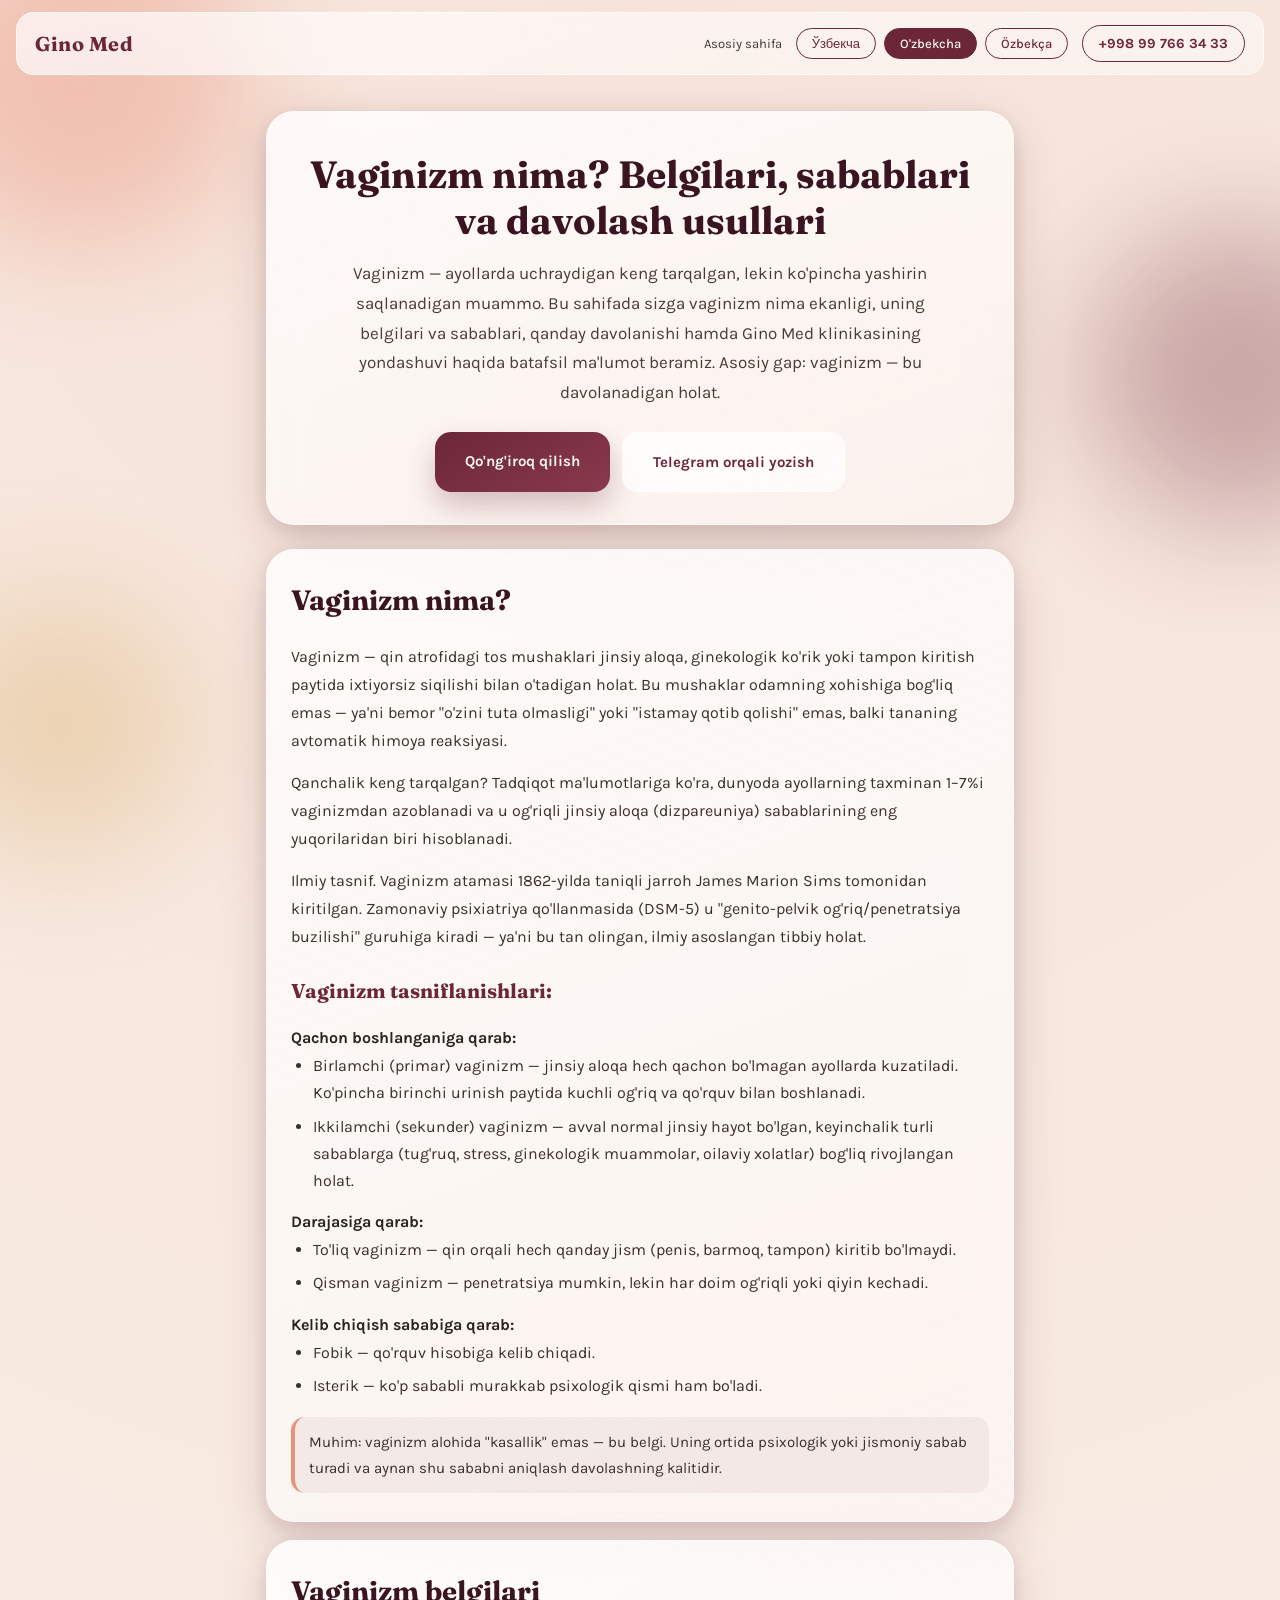
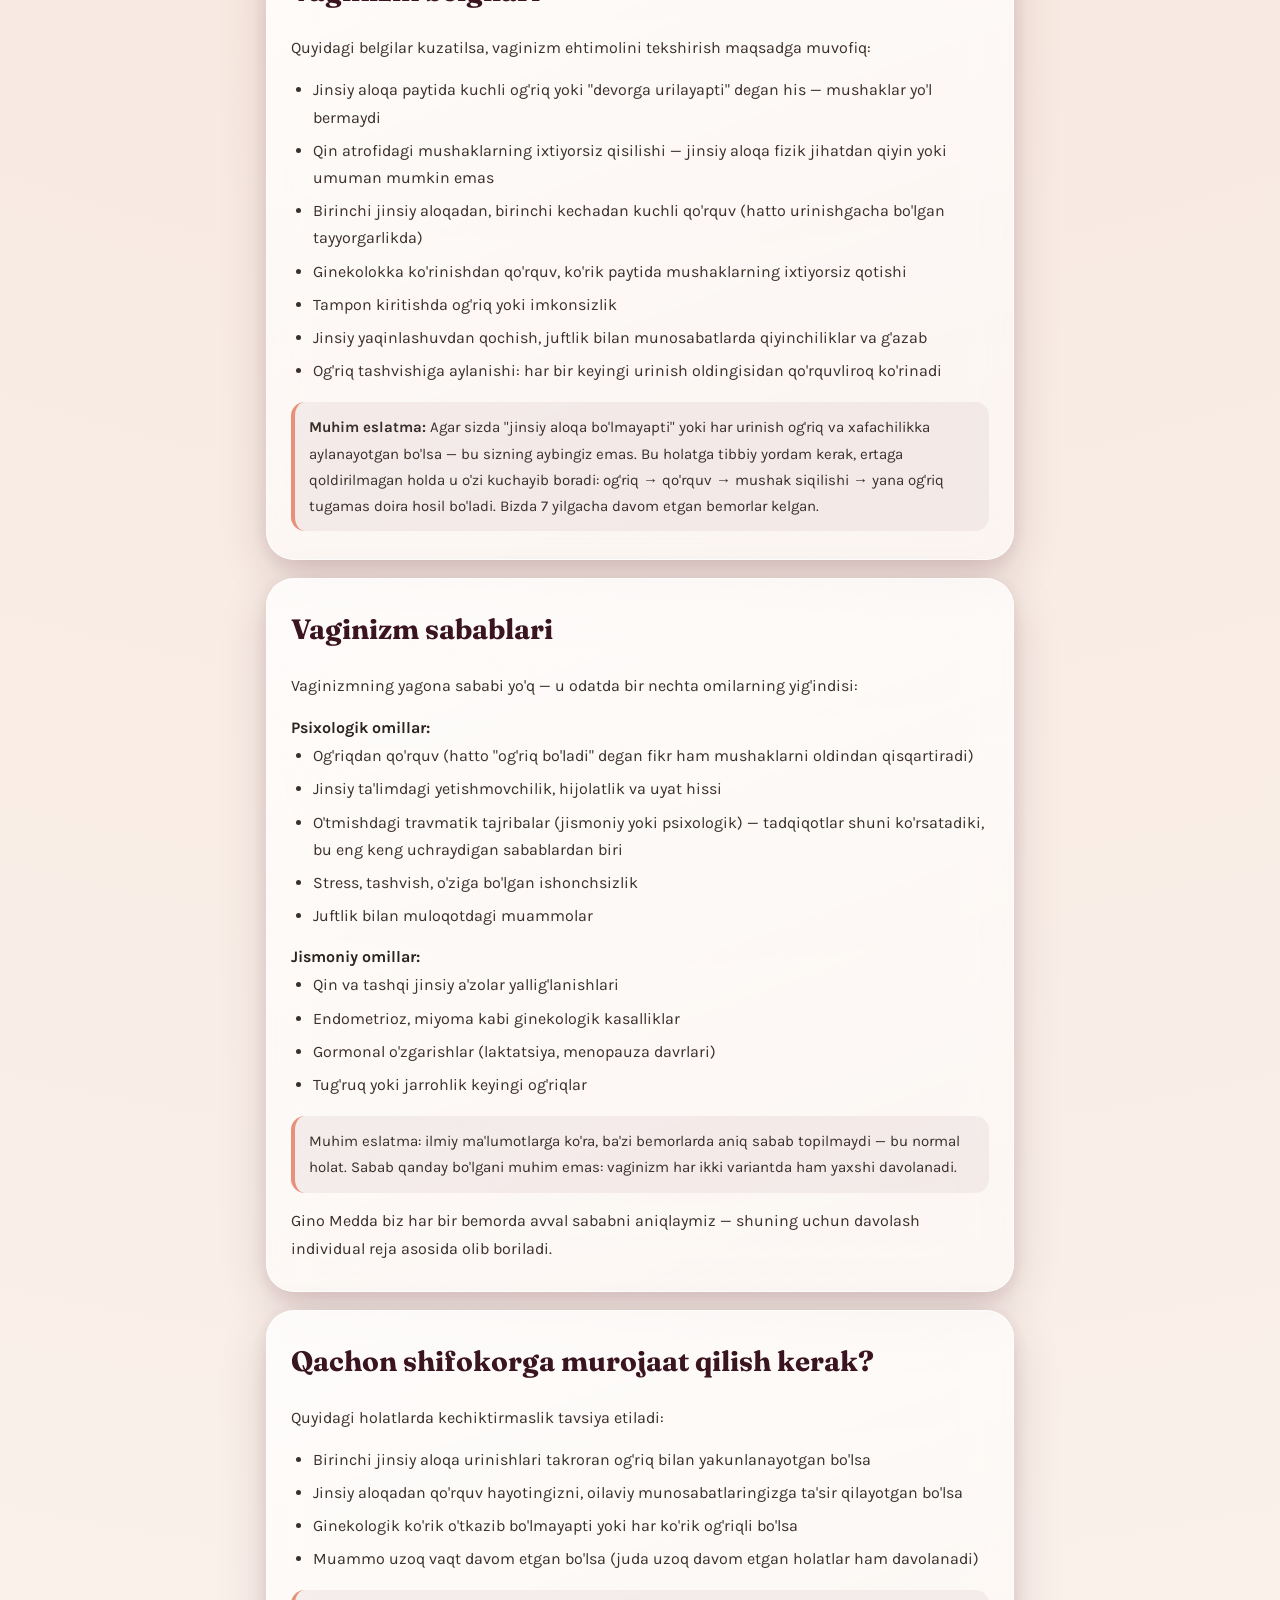
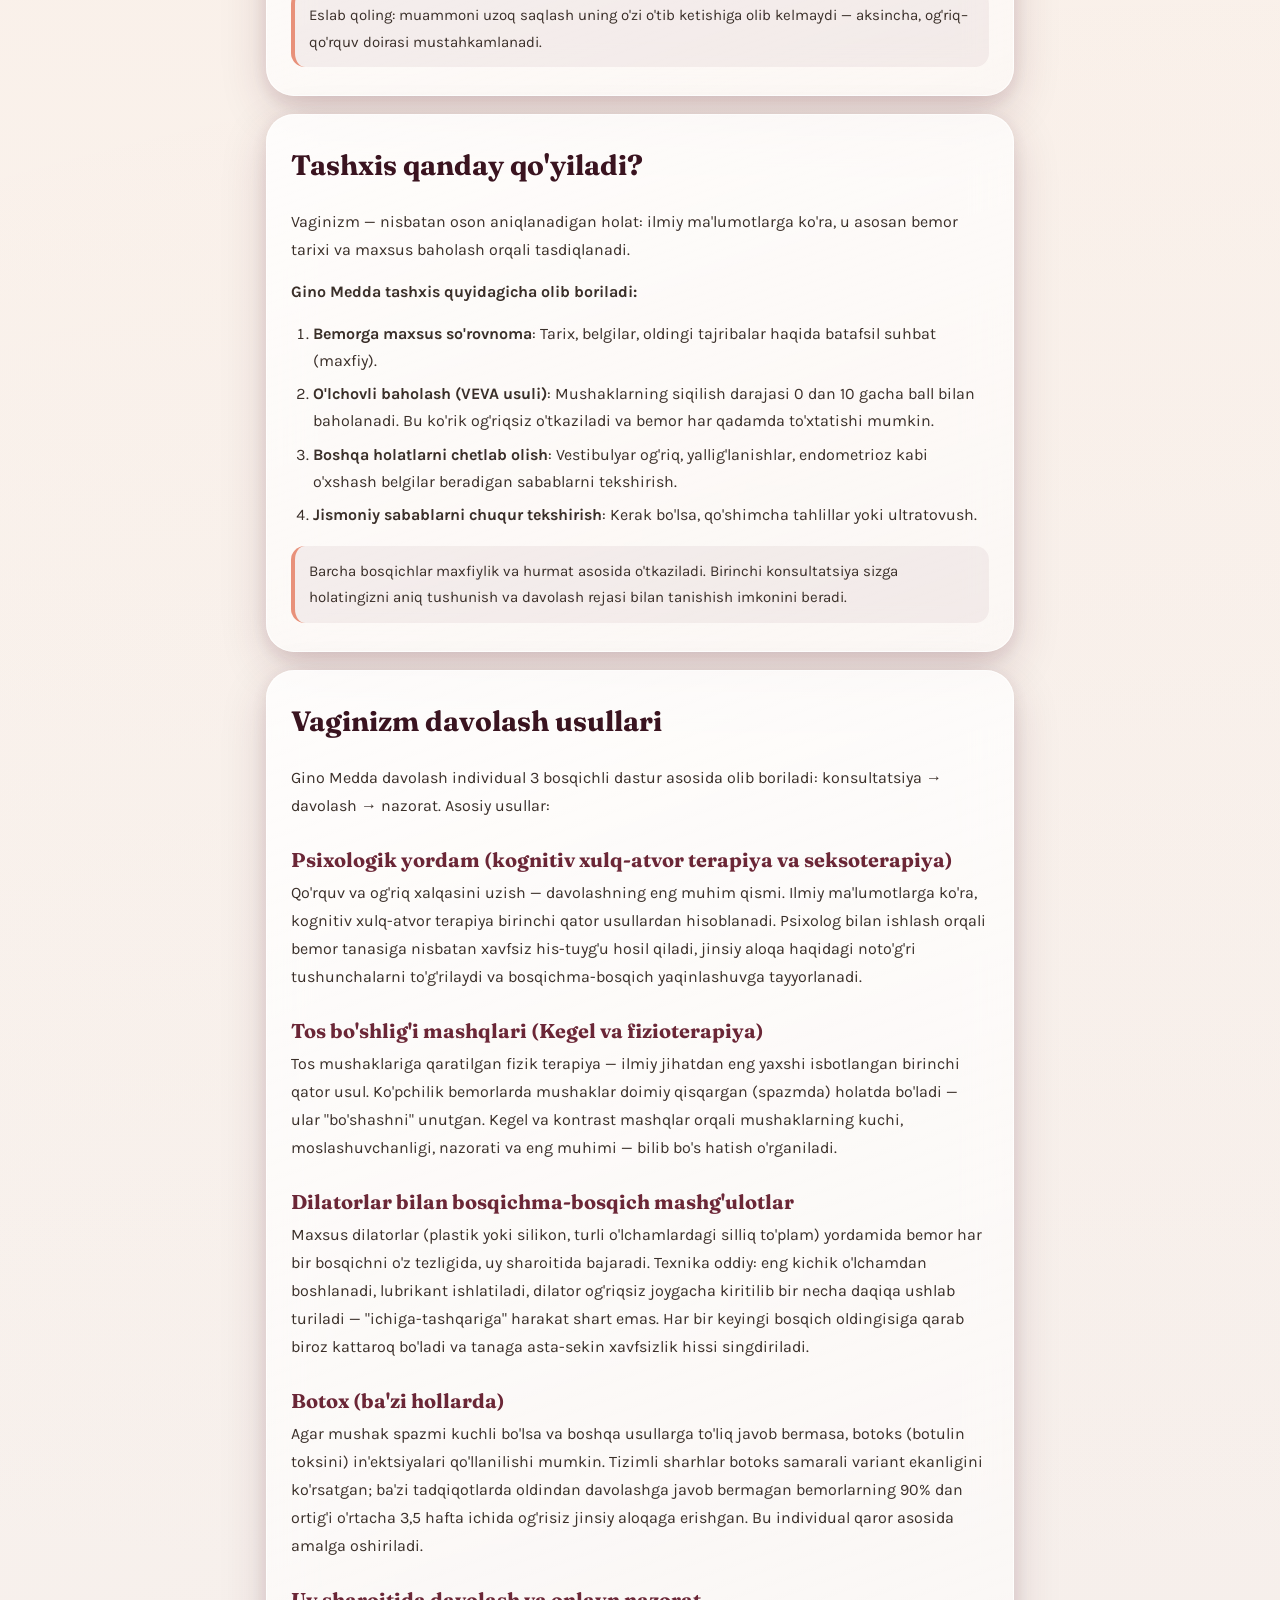
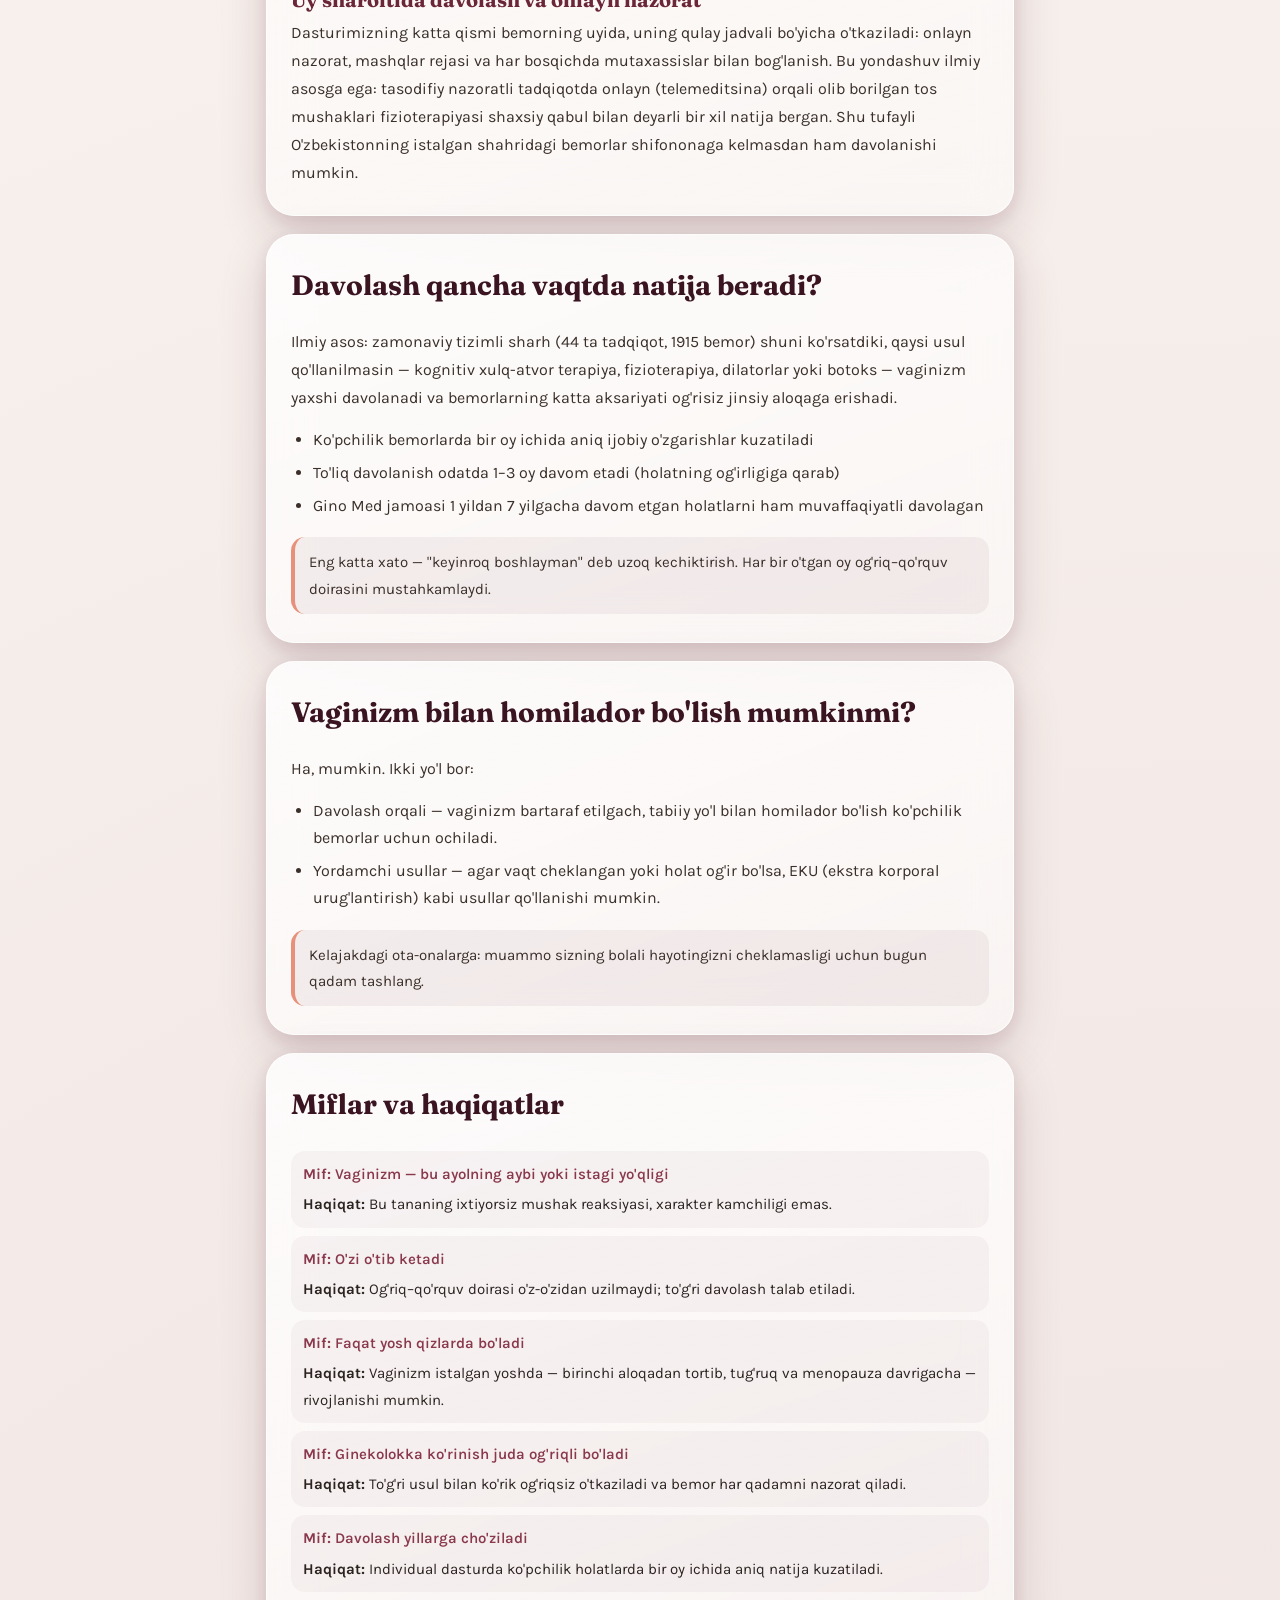
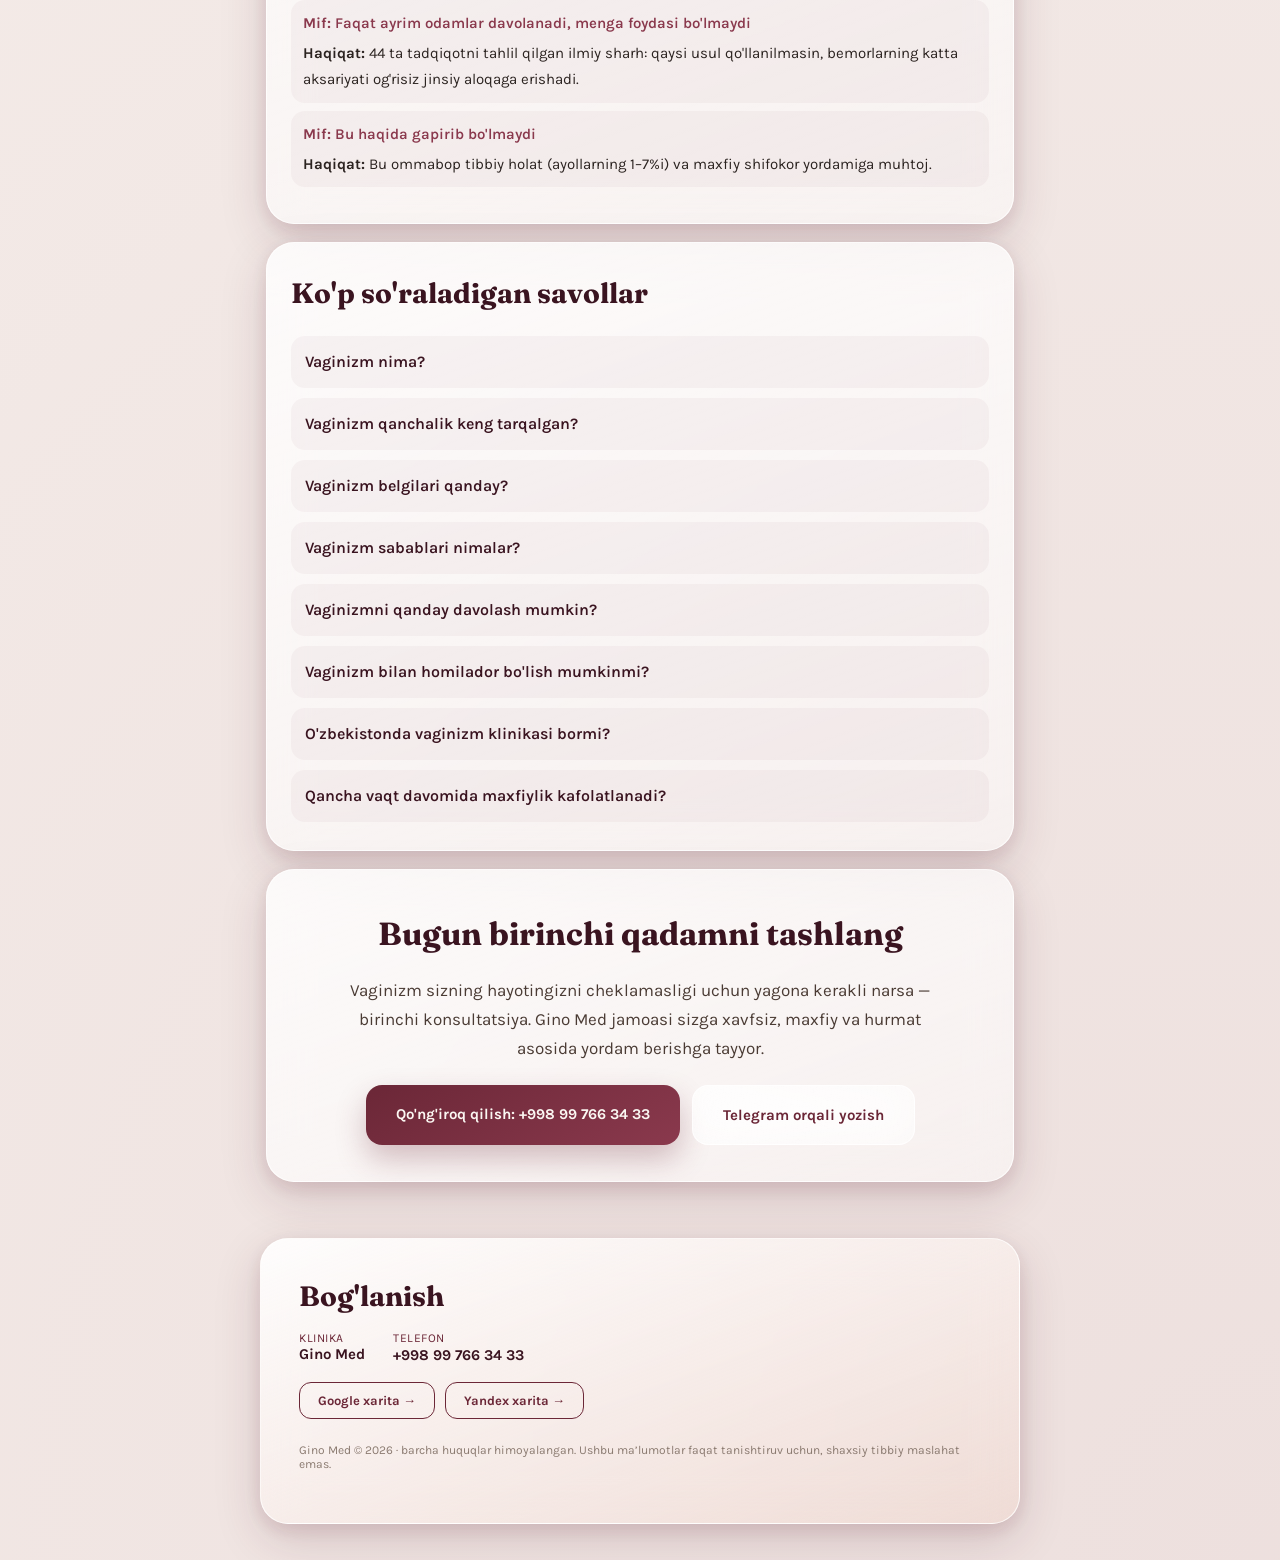
==== vaginizm.html @ 02a25720 "Add vaginizm.html article page, i18n (lat/cyr/lat26), nav links, fix JS syntax" ====
<!doctype html>
<html lang="uz">
<head>
  <meta charset="utf-8">
  <meta name="viewport" content="width=device-width, initial-scale=1">

  <!-- SEO -->
  <title>Vaginizm nima? Belgilari, sabablari va davolash — Gino Med</title>
  <meta name="description" content="Vaginizm belgilari, sabablari va davolash usullari haqida batafsil. Kegel mashqlari, dilatorlar, botoks, onlayn konsultatsiya. Gino Med klinikasi, Toshkent.">

  <!-- Canonical -->
  <link rel="canonical" href="https://vaginizm.uz/vaginizm.html">

  <!-- Open Graph -->
  <meta property="og:type" content="article">
  <meta property="og:title" content="Vaginizm nima? Belgilari, sabablari va davolash — Gino Med">
  <meta property="og:description" content="Vaginizm haqida batafsil ma'lumot: belgilari, sabablari, davolash usullari. Gino Med klinikasi, Toshkent.">
  <meta property="og:image" content="https://vaginizm.uz/icons/hero.png">
  <meta property="og:locale" content="uz_UZ">

  <!-- Fonts -->
  <link rel="preconnect" href="https://fonts.googleapis.com">
  <link href="https://fonts.googleapis.com/css2?family=Fraunces:wght@400;600;700&family=Karla:wght@400;500;700&display=swap" rel="stylesheet">

  <!-- Favicon & App Icons -->
  <link rel="apple-touch-icon" sizes="180x180" href="icons/apple-touch-icon.png">
  <link rel="icon" type="image/png" sizes="32x32" href="icons/favicon-32x32.png">
  <link rel="icon" type="image/png" sizes="16x16" href="icons/favicon-16x16.png">

  <!-- Styles -->
  <link rel="stylesheet" href="css/styles.css">
  <link rel="stylesheet" href="css/vaginizm-article.css">

  <!-- Schema: MedicalWebPage -->
  <script type="application/ld+json">
  {
    "@context": "https://schema.org",
    "@type": "MedicalWebPage",
    "name": "Vaginizm nima? Belgilari, sabablari va davolash usullari",
    "description": "Vaginizm haqida batafsil ma'lumot: belgilari, sabablari, tashxisi, davolash usullari. Gino Med klinikasi.",
    "url": "https://vaginizm.uz/vaginizm.html",
    "medicalSpecialty": "Gynecologic"
  }
  </script>

  <!-- Schema: FAQPage -->
  <script type="application/ld+json">
  {
    "@context": "https://schema.org",
    "@type": "FAQPage",
    "mainEntity": [
      {"@type":"Question","name":"Vaginizm nima?","acceptedAnswer":{"@type":"Answer","text":"Qin atrofidagi mushaklarning jinsiy aloqa yoki ginekologik ko'rik paytida ixtiyorsiz siqilishi bilan o'tadigan holat."}},
      {"@type":"Question","name":"Vaginizm qanchalik keng tarqalgan?","acceptedAnswer":{"@type":"Answer","text":"Tadqiqot ma'lumotlariga ko'ra, ayollarning taxminan 1–7% i ushbu muammodan azoblanadi."}},
      {"@type":"Question","name":"Vaginizm belgilari qanday?","acceptedAnswer":{"@type":"Answer","text":"Jinsiy aloqada og'riq, birinchi kechadan qo'rquv, tampon kiritishda imkonsizlik, ginekolog ko'rinishidan qo'rquv va mushaklarning ixtiyorsiz qotishi."}},
      {"@type":"Question","name":"Vaginizm sabablari nimalar?","acceptedAnswer":{"@type":"Answer","text":"Psixologik (qo'rquv, stress, travma) va jismoniy (yallig'lanishlar, endometrioz, gormonal o'zgarishlar) omillar."}},
      {"@type":"Question","name":"Vaginizmni qanday davolash mumkin?","acceptedAnswer":{"@type":"Answer","text":"Individual dastur orqali: psixologik yordam, Kegel va dilator mashqlari, kerak bo'lsa botoks, uy sharoitida onlayn nazorat."}},
      {"@type":"Question","name":"Vaginizm bilan homilador bo'lish mumkinmi?","acceptedAnswer":{"@type":"Answer","text":"Ha. Davolashdan so'ng tabiiy yo'l ochiladi; ba'zi hollarda EKU (IVF) usullari qo'llaniladi."}},
      {"@type":"Question","name":"O'zbekistonda vaginizm klinikasi bormi?","acceptedAnswer":{"@type":"Answer","text":"Ha, Gino Med — O'zbekistondagi vaginizm bo'yicha ixtisoslashgan ginekologiya klinikasi."}},
      {"@type":"Question","name":"Qancha vaqt davomida maxfiylik kafolatlanadi?","acceptedAnswer":{"@type":"Answer","text":"Maxfiylik — bizning asosiy tamoyilimiz. Barcha ma'lumotlar faqat bemor bilan ishlash uchun ishlatiladi."}}
    ]
  }
  </script>
</head>
<body>

  <!-- Background blobs -->
  <div class="blob b1"></div>
  <div class="blob b2"></div>
  <div class="blob b3"></div>

  <div class="page">

    <!-- HEADER (same as index) -->
    <header class="glass-chip header" id="site-header">
      <div class="header-top-row">
        <a href="/" class="logo">Gino Med</a>
        <a href="index.html" class="header-link desktop-only" data-i18n="navHome">Asosiy sahifa</a>
        <div class="header-right desktop-only" id="lang-switcher"></div>
        <button class="menu-btn mobile-only" id="mobile-menu-btn" aria-label="Menyu">
          <span></span><span></span><span></span>
        </button>
      </div>

      <!-- Mobile menu -->
      <div id="mobile-menu">
        <div id="mobile-lang-switcher"></div>
        <a href="index.html" class="header-link mobile-only" data-i18n="navHome">Asosiy sahifa</a>
        <a href="tel:+998997663433" class="btn btn-solid mobile-phone-link">+998 99 766 34 33</a>
      </div>
    </header>

    <!-- ARTICLE CONTENT (to be filled in next step) -->
    <main id="article-main">
      <!-- Content will be injected here via JS from i18n dictionary -->
    </main>

    <!-- FOOTER (same as index) -->
    <footer class="footer">
      <div class="glass fade d4 wrap">
        <h3 data-i18n="contactTitle">Bog‘lanish</h3>
        <div class="contact-grid">
          <div>
            <div class="label" data-i18n="clinicLabel">Klinika</div>
            <div class="value">Gino Med</div>
          </div>
          <div>
            <div class="label" data-i18n="phoneLabel">Telefon</div>
            <a href="tel:+998997663433" class="value">+998 99 766 34 33</a>
          </div>
        </div>
        <div class="map-links">
          <a href="https://maps.app.goo.gl/FUXiEd91kHBf6kwW9" target="_blank" rel="noopener noreferrer" id="google-link">Google xarita →</a>
          <a href="https://yandex.uz/maps/-/CXE9FCyt" target="_blank" rel="noopener noreferrer" id="yandex-link">Yandex xarita →</a>
        </div>
        <p class="footer-note" id="footer-line">Gino Med © 2026 · barcha huquqlar himoyalangan. Ushbu ma’lumotlar faqat tanishtiruv uchun, shaxsiy tibbiy maslahat emas.</p>
      </div>
    </footer>

  </div>

  <!-- FAB mobile call button -->
  <a href="tel:+998997663433" class="fab-call mobile-only" aria-label="Qo‘ng‘iroq qilish">
    <svg viewBox="0 0 24 24" width="24" height="24" fill="none" stroke="#FBF7F2" stroke-width="2.2" stroke-linecap="round" stroke-linejoin="round">
      <path d="M22 16.92v3a2 2 0 0 1-2.18 2 19.79 19.79 0 0 1-8.63-3.07 19.52 19.52 0 0 1-6-6A19.79 19.79 0 0 1 2.12 4.18 2 2 0 0 1 4.11 2h3a2 2 0 0 1 2 1.72c.13.81.36 1.6.68 2.35a2 2 0 0 1-.45 2.11L8.09 9.42a16 16 0 0 0 6 6l1.24-1.24a2 2 0 0 1 2.11-.45c.75.32 1.54.55 2.35.68A2 2 0 0 1 22 16.92Z"/>
    </svg>
  </a>

  <!-- Scripts: shared main.js + article-specific i18n -->
  <script src="js/main.js"></script>
  <script src="js/vaginizm-i18n.js"></script>
</body>
</html>
---- css/styles.css ----
/* Base */
* { box-sizing: border-box; }
body {
  margin: 0;
  background:
    radial-gradient(circle at top, rgba(242,207,192,.5), transparent 60%),
    radial-gradient(circle at bottom right, rgba(138,57,77,.12), transparent 60%),
    #FBF7F2;
  font-family: 'Karla', sans-serif;
  color: #2B2320;
}
h1, h2, h3 {
  font-family: 'Fraunces', serif;
  margin: 0;
}
a {
  color: inherit;
  text-decoration: none;
}

.header-link {
  font-size: 13px;
  margin-left: 10px;
  opacity: 0.9;
}
button {
  font-family: 'Karla', sans-serif;
  cursor: pointer;
  border: none;
  background: none;
}

/* Utility */
.sr-only {
  position: absolute;
  width: 1px; height: 1px;
  padding: 0; margin: -1px;
  overflow: hidden;
  clip: rect(0,0,0,0);
  white-space: nowrap;
  border: 0;
}
.mobile-only { display: none !important; }
.desktop-only { display: flex !important; align-items: center; gap: 8px; }
.page {
  position: relative;
  z-index: 1;
  display: flex;
  flex-direction: column;
}

/* Animations */
@keyframes fadeUp {
  from { opacity: 0; transform: translateY(26px); }
  to   { opacity: 1; transform: translateY(0); }
}
@keyframes floatA {
  0%   { transform: translate(0,0) scale(1); }
  50%  { transform: translate(30px,-40px) scale(1.06); }
  100% { transform: translate(0,0) scale(1); }
}
@keyframes floatB {
  0%   { transform: translate(0,0) scale(1); }
  50%  { transform: translate(-40px,30px) scale(1.06); }
  100% { transform: translate(0,0) scale(1); }
}
@keyframes floatC {
  0%   { transform: translateY(0) scale(1); }
  50%  { transform: translateY(-24px) scale(1.04); }
  100% { transform: translateY(0) scale(1); }
}

/* Hero content subtle float */
.hero-content {
  animation: floatC 8s ease-in-out infinite;
}

/* Hero title glow on hover (desktop only) */
@media (min-width: 769px) {
  .hero h1:hover {
    text-shadow:
      0 14px 48px rgba(107,39,55,.28),
      0 8px 26px rgba(107,39,55,.2);
  }
}

.fade {
  animation: fadeUp .9s cubic-bezier(.2,.7,.3,1) both;
}
.d1 { animation-delay: .05s; }
.d2 { animation-delay: .2s; }
.d3 { animation-delay: .35s; }
.d4 { animation-delay: .5s; }

/* Blobs (lightweight) */
.blob {
  position: fixed;
  border-radius: 50%;
  filter: blur(60px);
  pointer-events: none;
  z-index: 0;
}
.b1 {
  width: 340px; height: 340px;
  top: -90px; left: -90px;
  background: #E8917A; opacity: .42;
  animation: floatA 18s ease-in-out infinite;
}
.b2 {
  width: 300px; height: 300px;
  top: 25%; right: -110px;
  background: #6B2737; opacity: .32;
  animation: floatB 22s ease-in-out infinite;
}
.b3 {
  width: 260px; height: 260px;
  bottom: 5%; left: -70px;
  background: #D8B26E; opacity: .38;
  animation: floatA 24s ease-in-out infinite reverse;
}

/* Reduced motion */
@media (prefers-reduced-motion: reduce) {
  *, *::before, *::after {
    animation-duration: 0.01ms !important;
    animation-iteration-count: 1 !important;
    transition-duration: 0.01ms !important;
  }
}

/* Glass */
.glass {
  background: linear-gradient(160deg, rgba(255,255,255,.82), rgba(255,255,255,.48));
  backdrop-filter: blur(22px);
  -webkit-backdrop-filter: blur(22px);
  border: 1px solid rgba(255,255,255,.75);
  box-shadow:
    0 16px 48px rgba(74,25,42,.16),
    0 6px 18px rgba(107,39,55,.12);
  border-radius: 28px;
}
.glass-dark {
  background: linear-gradient(160deg, rgba(58,20,32,.74), rgba(58,20,32,.58));
  backdrop-filter: blur(22px);
  -webkit-backdrop-filter: blur(22px);
  border: 1px solid rgba(255,255,255,.14);
  box-shadow:
    0 16px 48px rgba(30,10,18,.3),
    0 6px 18px rgba(107,39,55,.22);
  border-radius: 28px;
}
.glass-chip {
  background: linear-gradient(160deg, rgba(255,255,255,.7), rgba(255,255,255,.45));
  backdrop-filter: blur(18px);
  -webkit-backdrop-filter: blur(18px);
  border: 1px solid rgba(255,255,255,.75);
}

/* Buttons */
.btn {
  transition: transform .28s ease, box-shadow .28s ease, background .28s ease;
  display: inline-block;
}
.btn:hover { transform: translateY(-4px) scale(1.03); }
.btn-solid:hover {
  box-shadow:
    0 18px 36px rgba(107,39,55,.38),
    0 8px 20px rgba(107,39,55,.28);
}
.btn-outline:hover {
  box-shadow:
    0 14px 28px rgba(107,39,55,.18),
    0 6px 16px rgba(107,39,55,.12);
}



/* Header */
.header {
  position: sticky;
  top: 12px;
  z-index: 20;
  margin: 12px 16px;
  border-radius: 18px;
  display: flex;
  flex-direction: column;
  align-items: stretch;
  gap: 0;
  padding: 12px 18px;
}
.header-top-row {
  display: flex;
  align-items: center;
  justify-content: space-between;
  gap: 14px;
}
.header .logo {
  flex: 1; /* pushes right-side items to the far right */
}
.logo {
  font-family: 'Fraunces', serif;
  font-weight: 700;
  font-size: 20px;
  letter-spacing: .5px;
  color: #6B2737;
}
.header-right {
  display: flex;
  align-items: center;
  gap: 8px;
  flex-wrap: wrap;
}

/* Hero */
.hero {
  padding: 80px 24px 60px;
  max-width: 900px;
  margin: 0 auto;
  text-align: center;
  display: flex;
  flex-direction: column;
  align-items: center;
  gap: 18px;
}

.hero h1 {
  font-size: clamp(34px, 7vw, 50px);
  line-height: 1.12;
  color: #3A1420;
  text-shadow:
    0 10px 40px rgba(107,39,55,.18),
    0 6px 20px rgba(107,39,55,.12);
}

.hero p {
  font-size: clamp(16px, 2.6vw, 19px);
  line-height: 1.65;
  color: #5A4A42;
  max-width: 620px;
}

/* Hero actions */
.hero-actions {
  display: flex;
  gap: 14px;
  flex-wrap: wrap;
  justify-content: center;
  margin-top: 8px;
}

/* Blur-up effect for smooth image loading */
.blur-up {
  opacity: 0;
  filter: blur(12px);
  transition: opacity 0.5s ease, filter 0.5s ease;
}
.blur-up.loaded {
  opacity: 1;
  filter: blur(0);
}

/* Intro card (hero image + text) */
.intro {
  padding: 16px 24px 36px;
}
.intro-card {
  display: flex;
  flex-direction: column;
  gap: 24px;
  padding: 32px 28px;
}
.intro-image {
  width: 100%;
  max-width: 420px;
  margin: 0 auto;
  border-radius: 18px;
  box-shadow:
    0 16px 36px rgba(107,39,55,.18),
    0 6px 18px rgba(107,39,55,.12);
}
.intro-text {
  display: flex;
  flex-direction: column;
  gap: 14px;
}
.intro-text h2 {
  font-size: clamp(26px, 5vw, 32px);
  color: #3A1420;
}
.intro-text p {
  font-size: clamp(15px, 2.6vw, 17px);
  line-height: 1.75;
  color: #4A3B34;
}

/* Program image */
.program-image {
  width: 100%;
  max-width: 600px;
  margin: 12px auto;
  border-radius: 18px;
  box-shadow:
    0 14px 30px rgba(107,39,55,.16),
    0 6px 16px rgba(107,39,55,.12);
}

/* Buttons */
.hero-actions {
  display: flex;
  gap: 14px;
  flex-wrap: wrap;
  justify-content: center;
  margin-top: 8px;
}
.btn-solid,
.final-cta .btn-solid {
  background: linear-gradient(150deg, #6B2737, #8A394D);
  color: #FBF7F2;
  padding: 16px 30px;
  border-radius: 16px;
  font-size: 15px;
  font-weight: 700;
  box-shadow: 0 14px 30px rgba(107,39,55,.28);
}
.btn-outline,
#telegram-cta {
  color: #6B2737;
  padding: 16px 30px;
  border-radius: 16px;
  font-size: 15px;
  font-weight: 700;
}

/* Sections */
.about, .program, .why, .faq, .final-cta, .footer {
  padding: 16px 20px 36px;
}
.wrap {
  max-width: 760px;
  margin: 0 auto;
}

/* About */
.about .glass {
  padding: 40px 38px;
  display: flex;
  flex-direction: column;
  gap: 16px;
}
.about h2 {
  font-size: clamp(26px, 5vw, 32px);
  color: #3A1420;
}
.about p {
  font-size: clamp(15px, 2.6vw, 17px);
  line-height: 1.75;
  color: #4A3B34;
}

/* Program */
.program .glass {
  padding: 40px 38px;
  display: flex;
  flex-direction: column;
  gap: 22px;
  align-items: center;
  text-align: center;
}
.program h2 {
  font-size: clamp(26px, 5vw, 32px);
  color: #3A1420;
}
.program p {
  font-size: clamp(15px, 2.6vw, 17px);
  line-height: 1.75;
  color: #4A3B34;
}

/* Steps */
.steps-grid {
  display: flex;
  gap: 20px;
  flex-wrap: wrap;
  justify-content: center;
  margin-top: 10px;
}
.step-card {
  width: 130px;
  padding: 16px 14px;
  border-radius: 999px;
  background: linear-gradient(155deg, #F2CFC0, #E8917A);
  border: 2px solid rgba(107,39,55,.38);
  box-shadow:
    0 14px 30px rgba(107,39,55,.16),
    0 6px 16px rgba(107,39,55,.12);
  display: flex;
  flex-direction: column;
  align-items: center;
  justify-content: center;
  gap: 4px;
  transition: transform .3s ease, box-shadow .3s ease, background .3s ease;
}
.step-card:hover {
  transform: translateY(-8px) scale(1.06);
  box-shadow:
    0 22px 40px rgba(107,39,55,.28),
    0 10px 24px rgba(107,39,55,.22);
  background: linear-gradient(155deg, #FAD6C8, #EFA08A);
}
.step-number {
  font-family: 'Fraunces', serif;
  font-weight: 700;
  font-size: 30px;
  color: #6B2737;
}
.step-label {
  font-size: 10px;
  text-transform: uppercase;
  letter-spacing: .6px;
  color: #6B2737;
}

/* Why */
.why .glass-dark {
  max-width: 800px;
  margin: 0 auto;
  padding: 44px 36px;
  display: flex;
  flex-direction: column;
  gap: 22px;
}
.why h2 {
  font-size: clamp(26px, 5vw, 32px);
  color: #FBF7F2;
  text-align: center;
}
.why-list {
  display: flex;
  flex-direction: column;
  gap: 12px;
}
.why-row {
  display: flex;
  gap: 12px;
  align-items: flex-start;
  background: rgba(255,255,255,.09);
  border-radius: 14px;
  padding: 14px 18px;
  transition: transform .25s ease, background .25s ease, box-shadow .25s ease;
}
.why-row:hover {
  transform: translateX(6px);
  background: rgba(255,255,255,.14);
  box-shadow:
    0 8px 24px rgba(30,10,18,.25),
    0 4px 14px rgba(107,39,55,.18);
}
.why-icon {
  color: #E8B99C;
  font-size: 16px;
  line-height: 1.4;
}
.why-text {
  color: #F3E6DE;
  font-size: 15px;
  line-height: 1.5;
}

/* FAQ */
.faq .glass {
  padding: 40px 36px;
  display: flex;
  flex-direction: column;
  gap: 16px;
}
.faq h2 {
  font-size: clamp(26px, 5vw, 32px);
  color: #3A1420;
}
.faq-list {
  display: flex;
  flex-direction: column;
  gap: 12px;
}
.faq-item {
  cursor: pointer;
  border-radius: 16px;
  padding: 16px 20px;
  transition: transform .25s ease, box-shadow .25s ease, background .25s ease;
}
.faq-item:hover {
  transform: translateY(-3px);
  box-shadow:
    0 10px 24px rgba(74,25,42,.16),
    0 4px 14px rgba(107,39,55,.12);
}
.faq-q {
  display: flex;
  justify-content: space-between;
  align-items: center;
  gap: 10px;
  font-weight: 700;
  color: #3A1420;
}
.faq-a {
  max-height: 0;
  overflow: hidden;
  transition: max-height .3s ease;
  color: #4A3B34;
  font-size: 15px;
  line-height: 1.6;
}
.faq-item.open .faq-a {
  max-height: 240px;
  margin-top: 8px;
}

/* Final CTA */
.final-cta {
  text-align: center;
}
.final-cta .glass {
  max-width: 680px;
  margin: 0 auto;
  padding: 48px 36px;
  display: flex;
  flex-direction: column;
  gap: 18px;
  align-items: center;
  background:
    linear-gradient(160deg, rgba(255,255,255,.9), rgba(242,207,192,.35));
}
.final-cta h2 {
  font-size: clamp(28px, 6vw, 36px);
  color: #3A1420;
}
.final-cta p {
  font-size: clamp(15px, 2.6vw, 17px);
  line-height: 1.7;
  color: #4A3B34;
}

/* Footer */
.footer .glass {
  padding: 40px 38px;
  display: flex;
  flex-direction: column;
  gap: 18px;
  background:
    linear-gradient(160deg, rgba(255,255,255,.9), rgba(242,207,192,.3));
}
.footer h3 {
  font-size: clamp(22px, 5vw, 28px);
  color: #3A1420;
}
.contact-grid {
  display: flex;
  gap: 28px;
  flex-wrap: wrap;
}
.label {
  font-size: 12px;
  color: #6B2737;
  text-transform: uppercase;
  letter-spacing: .5px;
}
.value {
  font-size: 15px;
  color: #3A1420;
  font-weight: 700;
}
.map-links {
  display: flex;
  gap: 10px;
  flex-wrap: wrap;
}
.map-links a {
  border: 1px solid #6B2737;
  color: #6B2737;
  padding: 10px 18px;
  border-radius: 12px;
  font-size: 13px;
  font-weight: 700;
  transition: transform .2s ease, box-shadow .2s ease, background .2s ease;
}
.map-links a:hover {
  transform: translateY(-3px);
  box-shadow:
    0 8px 18px rgba(107,39,55,.16),
    0 4px 10px rgba(107,39,55,.12);
  background: rgba(107,39,55,.04);
}
.footer-note {
  font-size: 12px;
  color: #8A7A70;
  margin-top: 6px;
}

/* Mobile sticky CTA (legacy; replaced by FAB) */
.mobile-cta {
  position: fixed;
  bottom: 14px;
  left: 50%;
  transform: translateX(-50%);
  z-index: 30;
  display: none !important;
}

/* FAB call button (mobile, icon only, bottom-right) */
.fab-call {
  position: fixed;
  right: 18px;
  bottom: 26px;
  width: 58px;
  height: 58px;
  border-radius: 999px;
  background: linear-gradient(150deg, #6B2737, #8A394D);
  color: #FBF7F2;
  display: none;
  align-items: center;
  justify-content: center;
  box-shadow:
    0 16px 36px rgba(107,39,55,.48),
    0 8px 20px rgba(107,39,55,.35);
  z-index: 40;
  animation: fabPulse 2.6s ease-in-out infinite;
}
@keyframes fabPulse {
  0%, 100% { transform: scale(1); box-shadow: 0 16px 36px rgba(107,39,55,.48), 0 8px 20px rgba(107,39,55,.35); }
  50% { transform: scale(1.06); box-shadow: 0 22px 44px rgba(107,39,55,.58), 0 10px 26px rgba(107,39,55,.42); }
}

/* Hamburger menu button */
.menu-btn {
  width: 38px;
  height: 38px;
  padding: 6px;
  border-radius: 999px;
  background: rgba(107,39,55,.08);
  display: none;
  flex-direction: column;
  align-items: center;
  justify-content: center;
  gap: 4px;
  transition: transform .2s ease, background .2s ease;
}
.menu-btn:hover {
  transform: scale(1.08);
  background: rgba(107,39,55,.14);
}
.menu-btn span {
  display: block;
  width: 18px;
  height: 2px;
  background: #6B2737;
  border-radius: 999px;
}

/* Mobile menu inside header (expandable) */
#mobile-menu {
  display: flex;
  flex-direction: column;
  gap: 14px;
  width: 100%;
  max-height: 0;
  overflow: hidden;
  opacity: 0;
  transform: translateY(-8px) scale(0.97);
  transition:
    max-height 0.36s cubic-bezier(0.4, 0, 0.2, 1),
    opacity 0.3s ease,
    transform 0.34s ease;
}
.header.open #mobile-menu {
  max-height: 500px;
  opacity: 1;
  transform: translateY(0) scale(1);
}
#mobile-lang-switcher {
  display: flex;
  flex-direction: column;
  gap: 10px;
}
.mobile-phone-link {
  width: 100%;
  text-align: center;
  padding: 14px 16px;
  border-radius: 999px;
  background: linear-gradient(150deg, #6B2737, #8A394D);
  color: #FBF7F2;
  font-size: 15px;
  font-weight: 700;
  box-shadow:
    0 10px 24px rgba(107,39,55,.28),
    0 6px 14px rgba(107,39,55,.22);
  transition: transform .2s ease, box-shadow .2s ease;
}
.mobile-phone-link:hover {
  transform: translateY(-3px) scale(1.03);
  box-shadow:
    0 14px 30px rgba(107,39,55,.38),
    0 8px 20px rgba(107,39,55,.28);
}

/* Close button in mobile menu */
.mobile-close-btn {
  align-self: flex-end;
  width: 34px;
  height: 34px;
  border-radius: 999px;
  background: rgba(107,39,55,.08);
  color: #6B2737;
  font-size: 18px;
  display: flex;
  align-items: center;
  justify-content: center;
}

@media (max-width: 1024px) {
  .header { padding: 10px 14px; }
  .logo { font-size: 18px; }
}

@media (max-width: 768px) {
  /* General */
  body { padding-bottom: 30px; }
  .mobile-only { display: flex !important; }
  .desktop-only { display: none !important; }
  .wrap { max-width: 100%; }

  /* FAB call button visible on mobile */
  .fab-call { display: inline-flex !important; }

  /* Header with logo + menu icon (expandable card) */
  .header {
    top: 8px;
    margin: 8px 10px;
    padding: 9px 12px;
    gap: 0;
    transition: padding 0.25s ease, border-radius 0.25s ease;
  }
  .header.open {
    padding-bottom: 16px;
    border-radius: 18px;
  }
  .logo { font-size: 16px; }

  /* Show hamburger */
  .menu-btn {
    display: flex !important;
  }

  /* Mobile menu inside header (vertical layout) */
  .header.open #mobile-menu {
    margin-top: 12px;
    padding-top: 14px;
    border-top: 1px solid rgba(107,39,55,.16);
  }
  #mobile-lang-switcher {
    display: flex;
    flex-direction: column;
    gap: 10px;
  }

  /* Hero */
  .hero {
    padding: 48px 16px 36px;
    gap: 14px;
  }
  .hero p { font-size: 15px; }
  .hero-actions {
    flex-direction: column;
    width: 100%;
    max-width: 280px;
    margin: 0 auto;
  }
  .hero .btn-solid,
  .hero .btn-outline,
  #telegram-cta {
    width: 100%;
    text-align: center;
    padding: 14px 16px;
    font-size: 15px;
  }

  /* Sections */
  .about, .program, .why, .faq, .final-cta, .footer {
    padding: 12px 10px 28px;
  }
  .glass,
  .glass-dark {
    border-radius: 18px;
    padding: 24px 16px !important;
  }

  /* Headings */
  h1, h2, h3 { font-size: clamp(24px, 6vw, 28px); }

  /* Text */
  .about p,
  .program p,
  .final-cta p {
    font-size: 15px;
  }

  /* Steps grid */
  .steps-grid {
    flex-direction: column;
    align-items: center;
    gap: 12px;
  }
  .step-card {
    width: 90%;
    max-width: 240px;
    padding: 10px 8px;
    border-radius: 999px;
    flex-direction: row;
    justify-content: space-between;
    gap: 16px;
  }
  .step-number { font-size: 24px; }
  .step-label { font-size: 11px; }

  /* Why list */
  .why-list .why-row {
    padding: 10px 12px;
    gap: 8px;
  }
  .why-text { font-size: 14px; }

  /* FAQ */
  .faq-item { padding: 12px 14px; }
  .faq-q { font-size: 15px; }
  .faq-a { font-size: 14px; }

  /* Final CTA */
  .final-cta .glass {
    padding: 28px 16px !important;
  }
  .final-cta .btn-solid {
    width: 100%;
    max-width: 280px;
    text-align: center;
    margin-top: 4px;
  }

  /* Footer */
  .footer .glass { padding: 24px 16px !important; }
  .contact-grid {
    flex-direction: column;
    gap: 10px;
  }
  .map-links {
    flex-direction: column;
    gap: 8px;
  }
  .map-links a {
    width: 100%;
    text-align: center;
  }
}

@media (max-width: 480px) {
  /* Extra small screens */
  body { padding-bottom: 76px; }

  .header-right button {
    padding: 5px 9px;
    font-size: 10px;
  }
  .header-right a {
    padding: 6px 10px;
    font-size: 11px;
  }

  .hero h1 { font-size: clamp(24px, 8vw, 32px); }
  .hero p { font-size: 14px; }

  .glass,
  .glass-dark {
    padding: 18px 12px !important;
  }

  h1, h2, h3 { font-size: clamp(20px, 7vw, 26px); }

  .about p,
  .program p,
  .final-cta p {
    font-size: 14px;
  }

  .step-card {
    width: 95%;
    padding: 8px 8px;
  }
  .step-number { font-size: 20px; }
  .step-label { font-size: 10px; }

  .faq-item { padding: 10px 12px; }
  .faq-q { font-size: 14px; }
  .faq-a { font-size: 13px; }
}

/* Desktop layout for intro card (image left, text right) */
@media (min-width: 769px) {
  .intro-card {
    flex-direction: row;
    align-items: center;
    gap: 32px;
    padding: 40px 48px;
  }
  .intro-image {
    width: 45%;
    max-width: 360px;
    margin: 0;
  }
  .intro-text {
    flex: 1;
  }
}

/* Mobile adjustments for intro card */
@media (max-width: 768px) {
  .intro-card {
    padding: 24px 16px !important;
  }
  .intro-image {
    max-width: 300px;
  }
}

/* Focus for accessibility */
a:focus-visible, button:focus-visible {
  outline: 3px solid #E8917A;
  outline-offset: 2px;
}
---- css/vaginizm-article.css ----
/* Article page layout (vaginizm.html) */
#article-main {
  max-width: 780px;
  margin: 0 auto;
  padding: 24px 16px 40px;
  font-size: 16px;
  line-height: 1.75;
  color: #2B2320;
}

.article-wrap {
  max-width: 780px;
  margin: 0 auto;
  font-size: 16px;
  line-height: 1.75;
  color: #2B2320;
}

/* Hero / top section */
.article-hero {
  padding: 40px 28px 32px;
  margin-bottom: 24px;
  text-align: center;
  display: flex;
  flex-direction: column;
  align-items: center;
  gap: 16px;
}

.article-hero h1 {
  font-size: clamp(28px, 5.5vw, 38px);
  color: #3A1420;
  line-height: 1.2;
}

.article-hero p {
  max-width: 620px;
  font-size: clamp(15px, 2.6vw, 17px);
  color: #4A3B34;
  margin: 0;
}

/* Inline CTA (small) */
.article-cta-inline {
  margin-top: 8px;
  display: flex;
  gap: 12px;
  flex-wrap: wrap;
  justify-content: center;
}

/* Content sections */
.article-section {
  padding: 26px 24px 28px;
  margin-bottom: 18px;
  display: flex;
  flex-direction: column;
  gap: 14px;
}

.article-section h2 {
  font-size: clamp(22px, 5vw, 28px);
  color: #3A1420;
  margin-bottom: 4px;
}

.article-section h3 {
  font-size: clamp(17px, 4vw, 20px);
  color: #6B2737;
  margin-top: 8px;
  margin-bottom: 2px;
}

.article-section p,
.article-section ul,
.article-section ol {
  font-size: clamp(15px, 2.4vw, 16px);
  line-height: 1.75;
  color: #3A2F29;
  margin: 0;
}

.article-section ul,
.article-section ol {
  padding-left: 22px;
  display: flex;
  flex-direction: column;
  gap: 6px;
}

.article-section li {
  line-height: 1.7;
}

/* Highlight / note boxes */
.note-box {
  margin-top: 4px;
  padding: 12px 14px;
  border-radius: 14px;
  background: rgba(107,39,55,.06);
  border-left: 4px solid #E8917A;
  font-size: 15px;
  color: #3A2F29;
}

/* Myths table (desktop) / cards (mobile) */
.myths-table {
  width: 100%;
  border-collapse: collapse;
  margin-top: 4px;
  font-size: 15px;
}

.myths-table th,
.myths-table td {
  padding: 10px 12px;
  text-align: left;
  vertical-align: top;
  border-bottom: 1px solid rgba(107,39,55,.14);
}

.myths-table th {
  font-size: 13px;
  color: #6B2737;
  text-transform: uppercase;
  letter-spacing: .4px;
}

.myths-table td:first-child {
  max-width: 45%;
  color: #8A394D;
}

/* Final CTA block */
.article-final-cta {
  padding: 36px 28px;
  margin-top: 10px;
  text-align: center;
  display: flex;
  flex-direction: column;
  align-items: center;
  gap: 14px;
}

.article-final-cta h2 {
  font-size: clamp(26px, 5.5vw, 32px);
  color: #3A1420;
}

.article-final-cta p {
  max-width: 580px;
  font-size: clamp(15px, 2.6vw, 17px);
  line-height: 1.7;
  color: #4A3B34;
  margin: 0;
}

.article-final-cta .cta-buttons {
  display: flex;
  gap: 12px;
  flex-wrap: wrap;
  justify-content: center;
  margin-top: 6px;
}

/* FAQ accordion styles */
.faq-list {
  display: flex;
  flex-direction: column;
  gap: 10px;
}

.faq-item {
  border-radius: 14px;
  padding: 12px 14px;
  background: rgba(107,39,55,.04);
  overflow: hidden;
}

.faq-question {
  width: 100%;
  text-align: left;
  border: none;
  padding: 0;
  font-size: 16px;
  font-weight: 600;
  color: #3A1420;
  cursor: pointer;
}

.faq-answer {
  max-height: 0;
  overflow: hidden;
  transition: max-height .25s ease, margin-top .25s ease;
  font-size: 15px;
  color: #3A2F29;
  line-height: 1.7;
}

.faq-item.open .faq-answer {
  margin-top: 8px;
}

/* Myths as card rows (div-based) */
.myth-row {
  padding: 10px 12px;
  border-radius: 14px;
  background: rgba(107,39,55,.04);
  margin-bottom: 8px;
  display: flex;
  flex-direction: column;
  gap: 4px;
}

.myth {
  color: #8A394D;
  font-weight: 600;
  font-size: 15px;
}

.truth {
  color: #2B2320;
  font-size: 15px;
}

/* Mobile tweaks */
@media (max-width: 768px) {
  #article-main { padding: 14px 8px 30px; }
  .article-wrap { font-size: 15px; }
  .article-hero,
  .article-section,
  .article-final-cta {
    padding: 20px 14px !important;
  }

  /* Myths as cards on mobile */
  .myths-table,
  .myths-table thead,
  .myths-table tbody,
  .myths-table th,
  .myths-table tr {
    display: block;
  }
  .myths-table thead {
    position: absolute;
    width: 1px;
    height: 1px;
    padding: 0;
    margin: -1px;
    overflow: hidden;
    clip: rect(0,0,0,0);
    border: 0;
  }
  .myths-table tr {
    margin-bottom: 12px;
    background: rgba(107,39,55,.04);
    border-radius: 14px;
    padding: 10px 12px;
  }
  .myths-table td {
    border: none;
    padding: 4px 0;
  }
  .myths-table td:first-child {
    max-width: 100%;
    font-weight: 600;
    color: #8A394D;
    margin-bottom: 2px;
  }
}
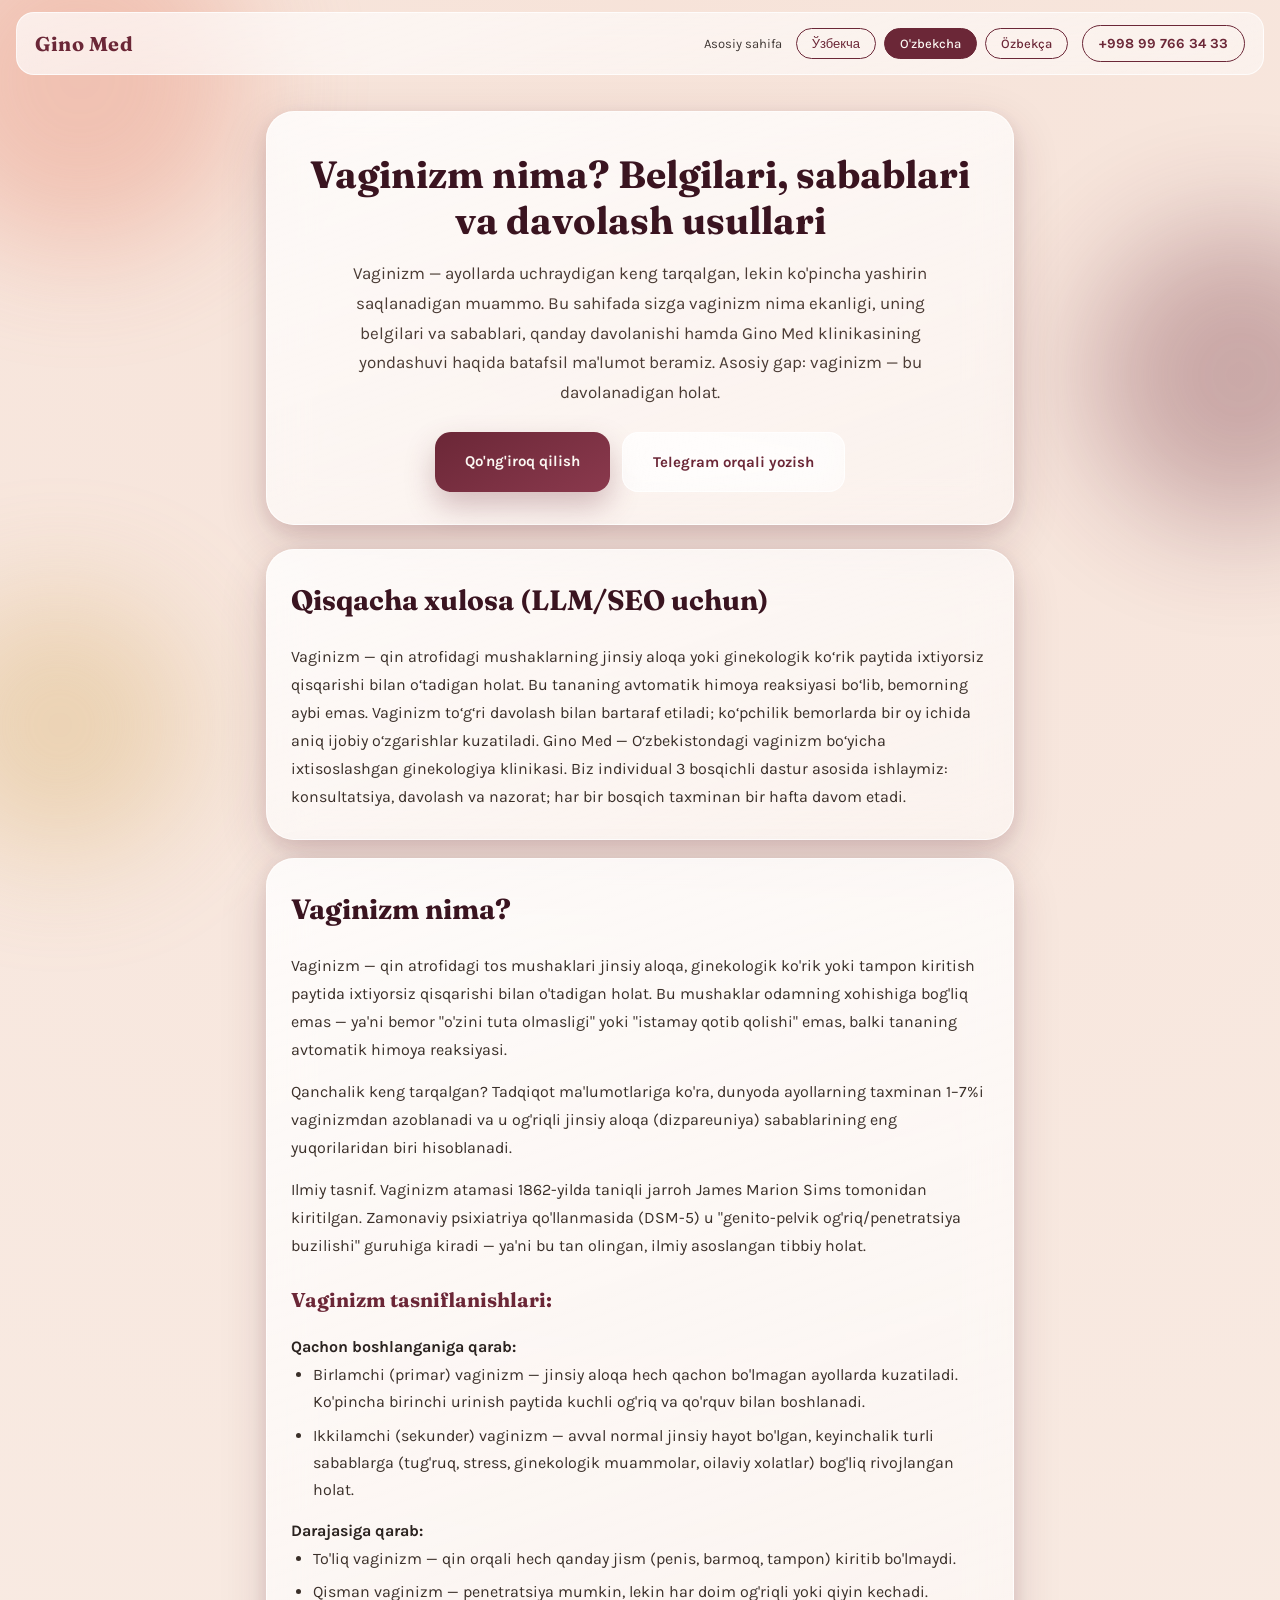
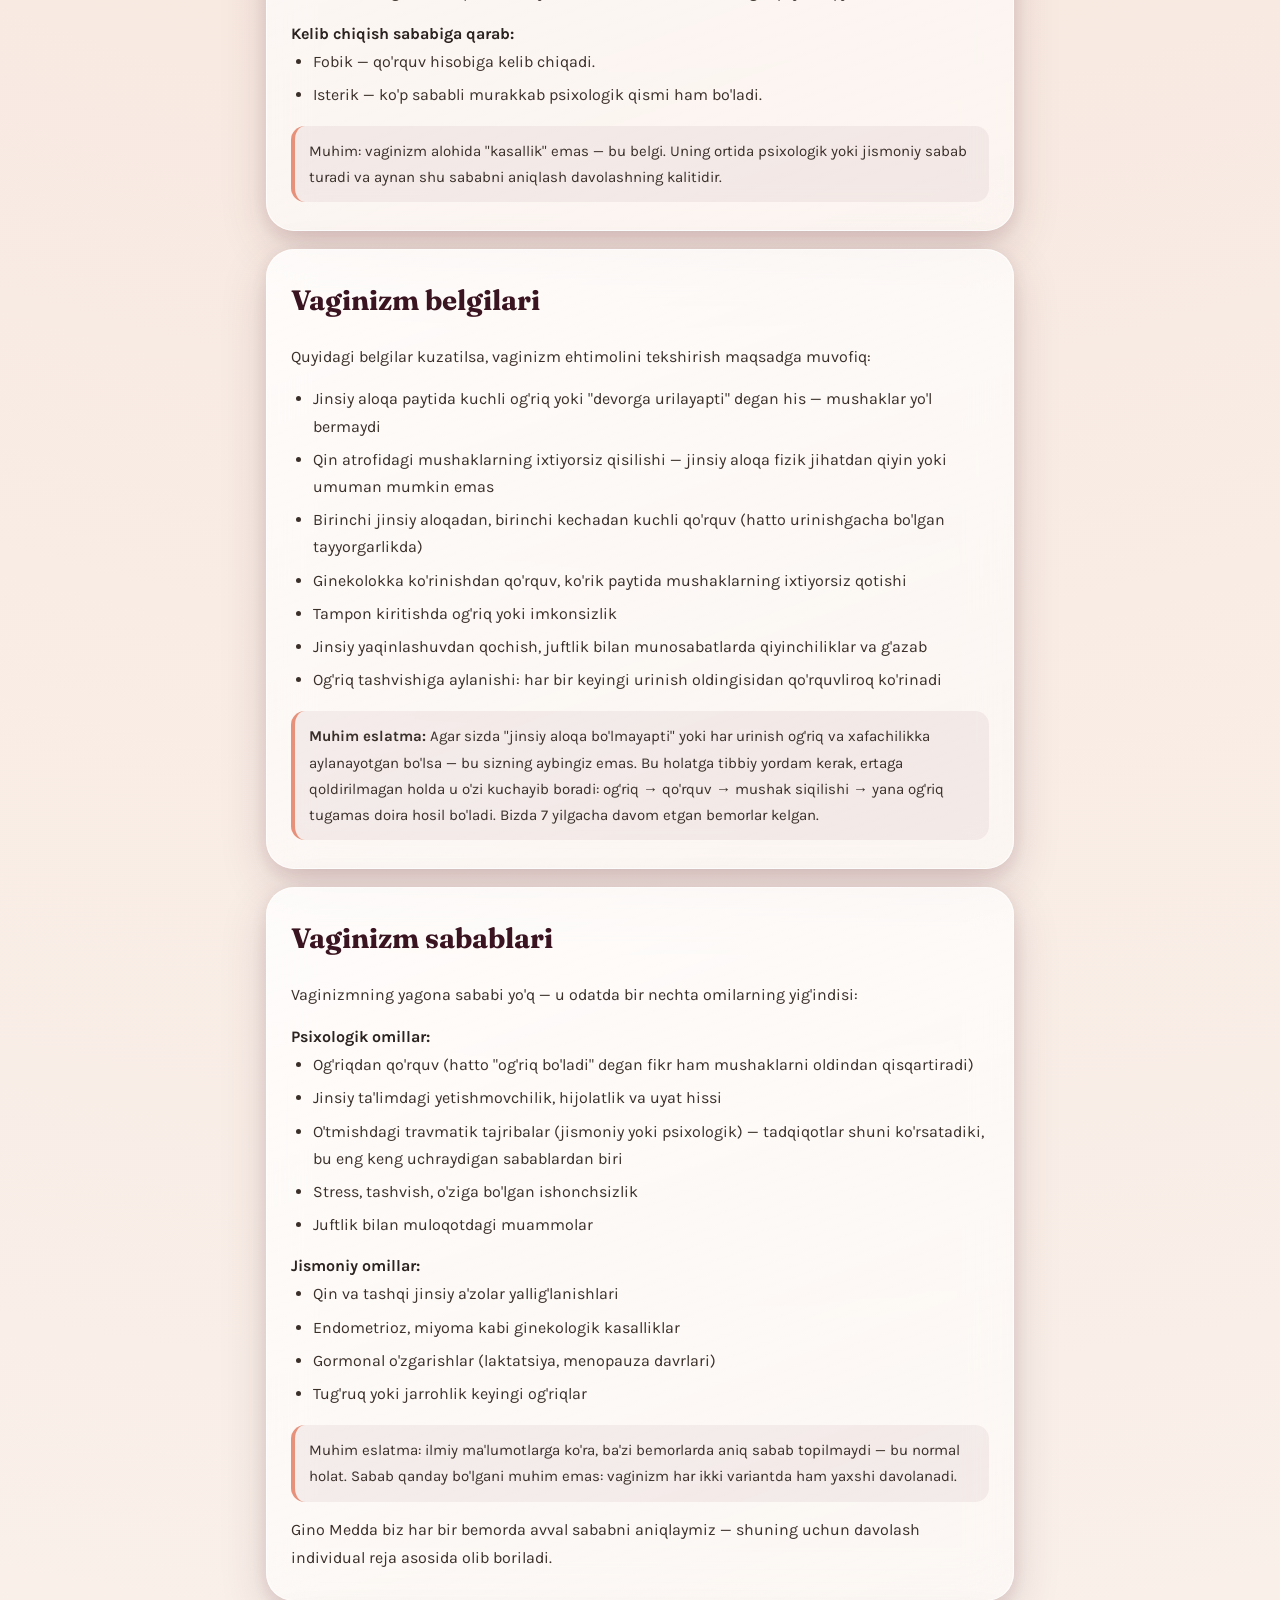
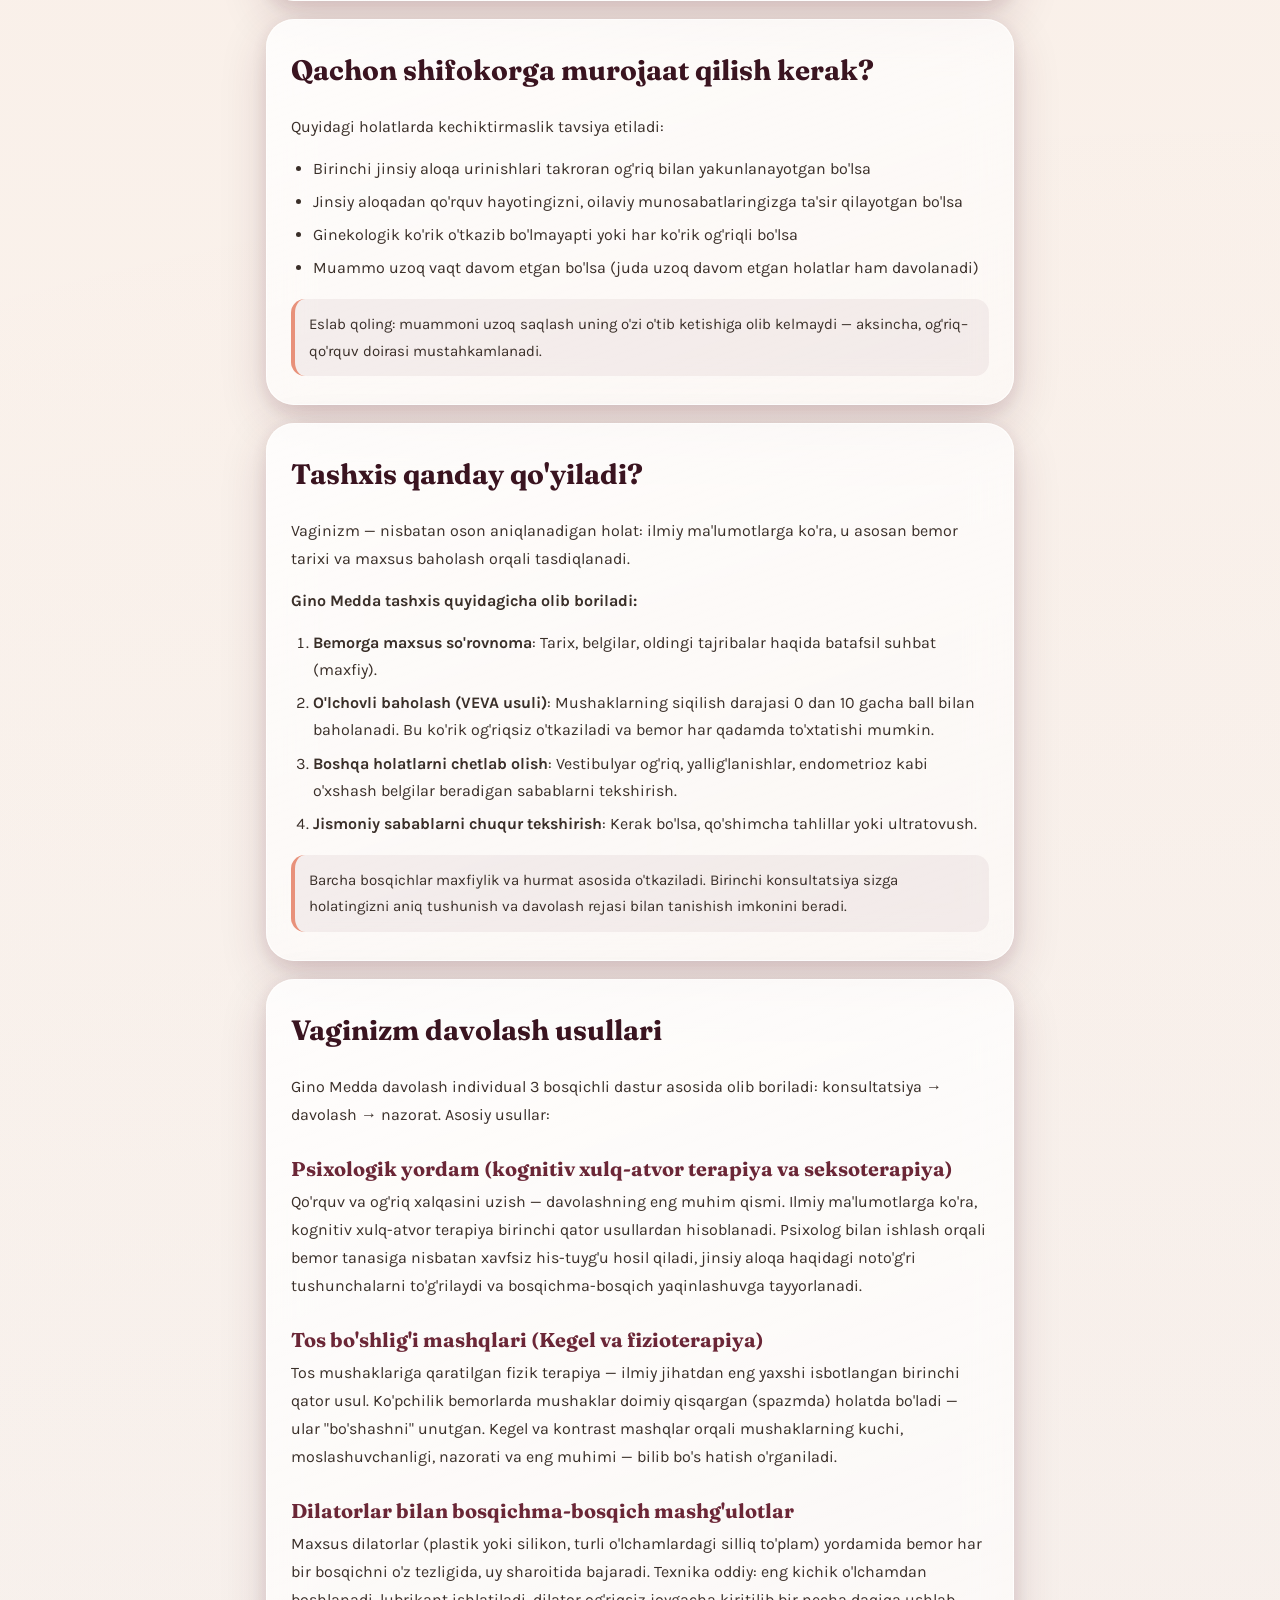
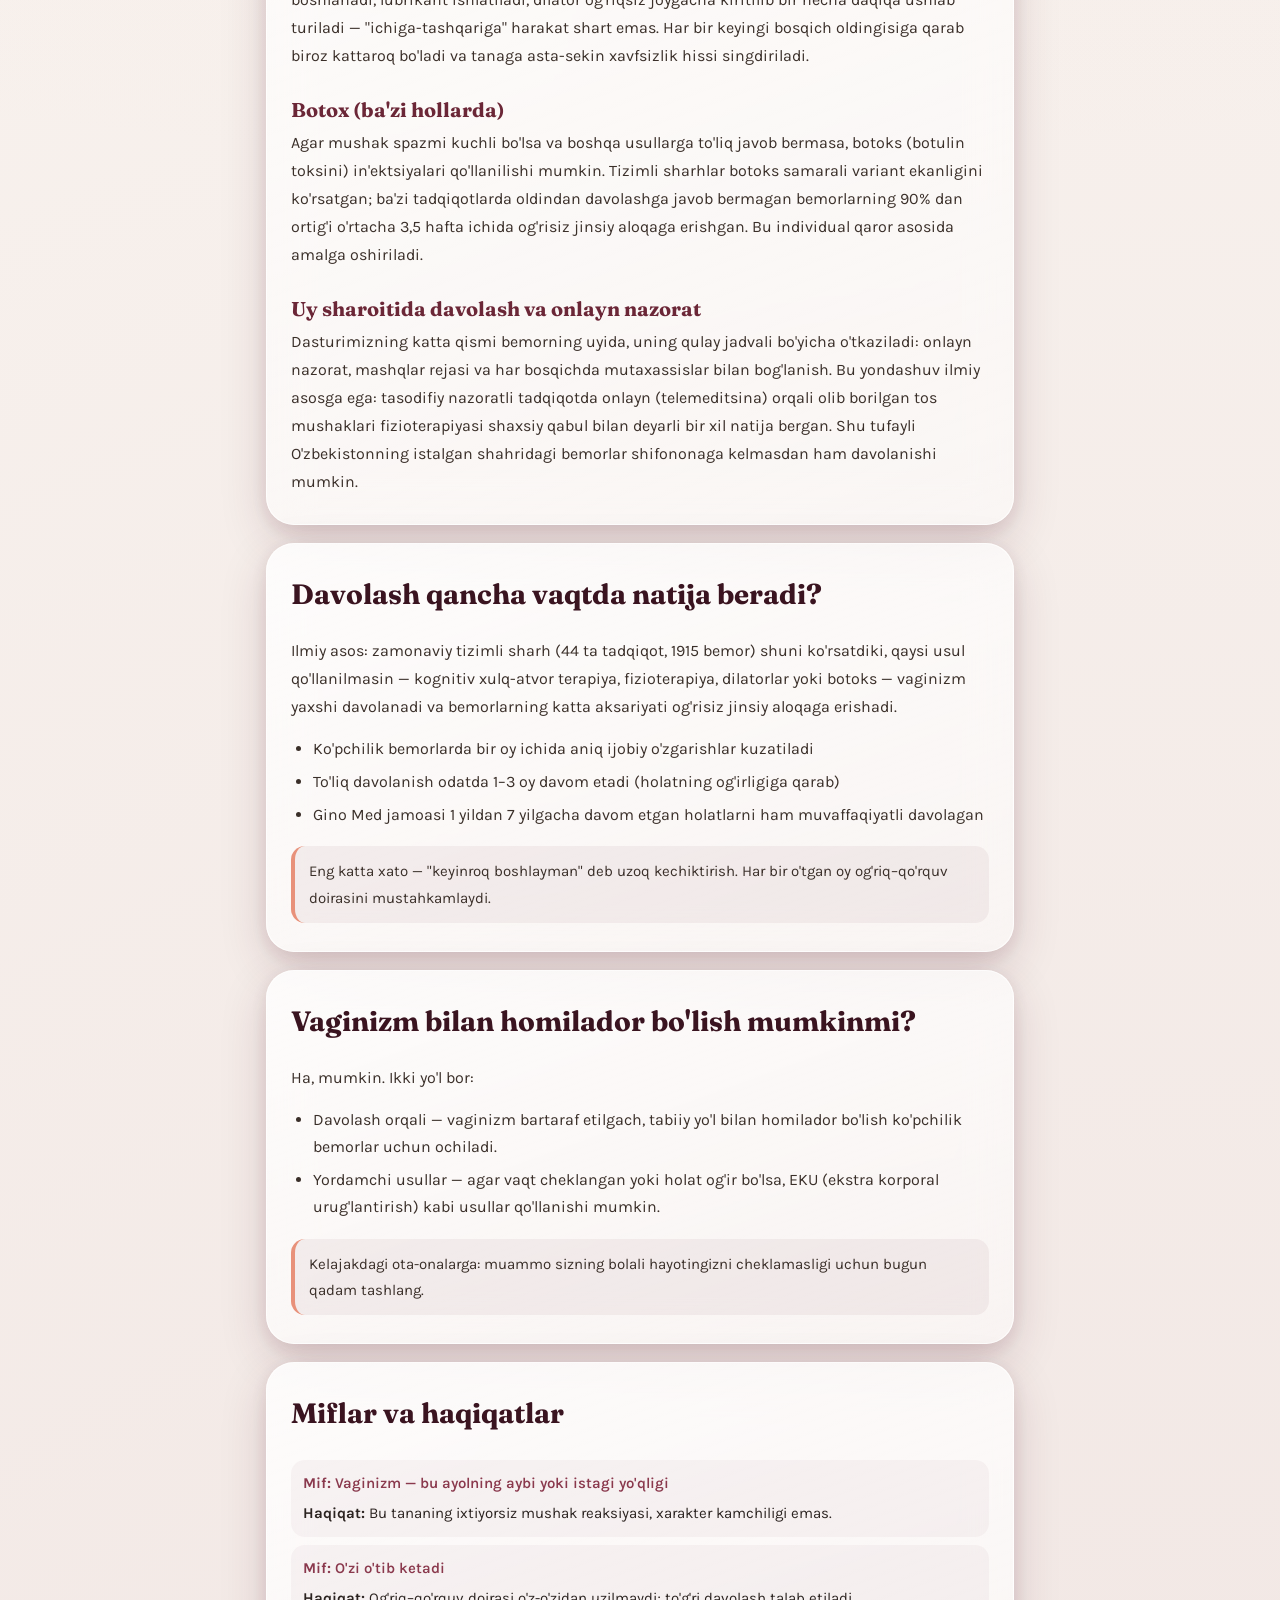
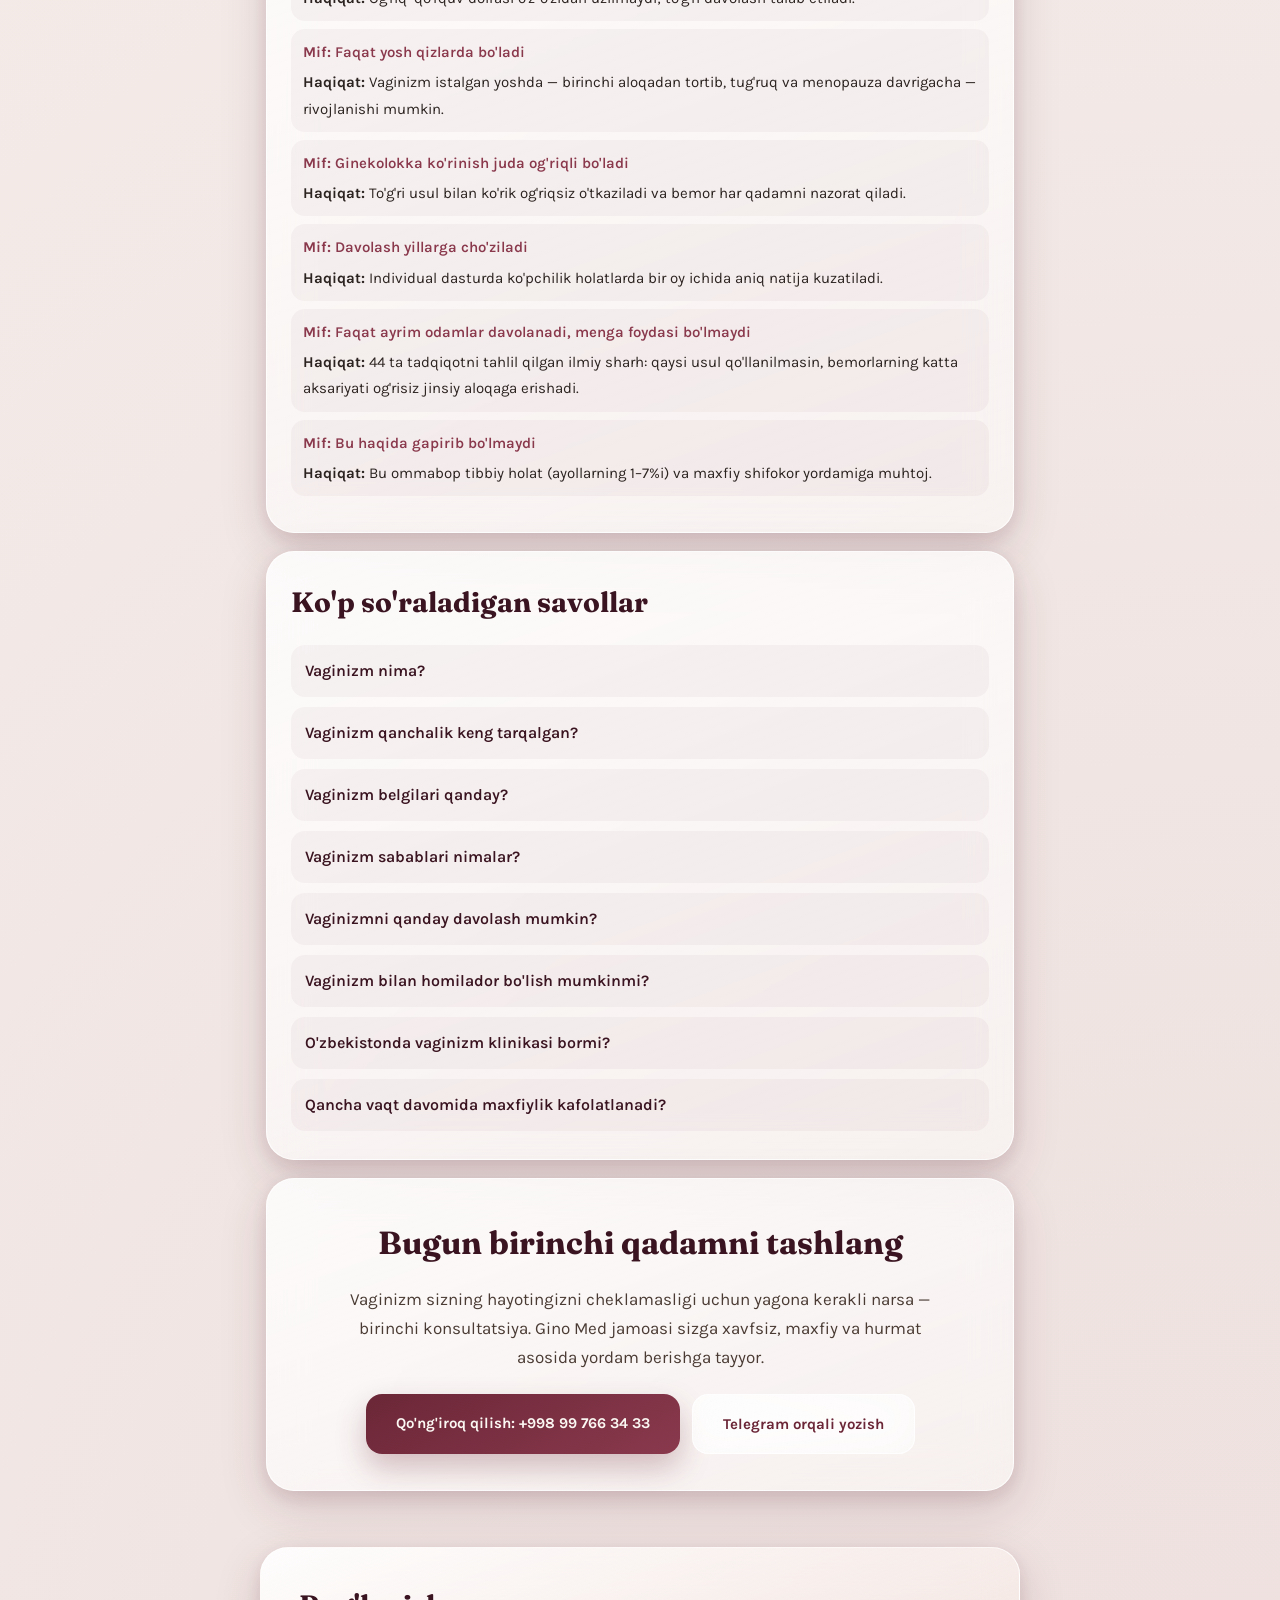
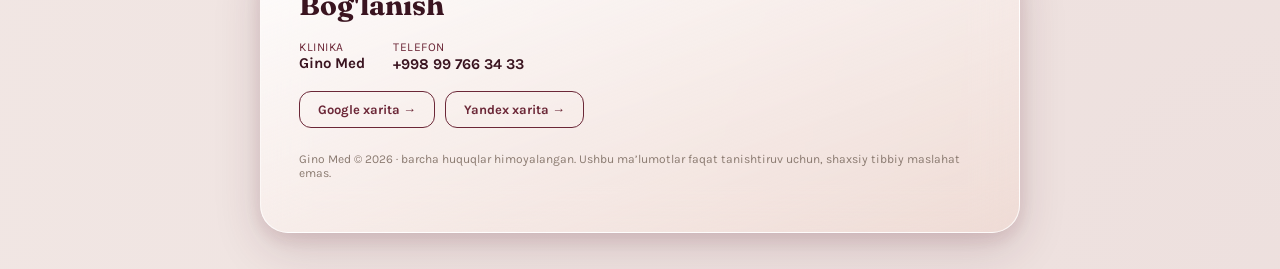
==== commit 0f05cc16: "seo and geo" ====
--- a/vaginizm.html
+++ b/vaginizm.html
@@ -49,14 +49,14 @@
     "@context": "https://schema.org",
     "@type": "FAQPage",
     "mainEntity": [
-      {"@type":"Question","name":"Vaginizm nima?","acceptedAnswer":{"@type":"Answer","text":"Qin atrofidagi mushaklarning jinsiy aloqa yoki ginekologik ko'rik paytida ixtiyorsiz siqilishi bilan o'tadigan holat."}},
-      {"@type":"Question","name":"Vaginizm qanchalik keng tarqalgan?","acceptedAnswer":{"@type":"Answer","text":"Tadqiqot ma'lumotlariga ko'ra, ayollarning taxminan 1–7% i ushbu muammodan azoblanadi."}},
-      {"@type":"Question","name":"Vaginizm belgilari qanday?","acceptedAnswer":{"@type":"Answer","text":"Jinsiy aloqada og'riq, birinchi kechadan qo'rquv, tampon kiritishda imkonsizlik, ginekolog ko'rinishidan qo'rquv va mushaklarning ixtiyorsiz qotishi."}},
-      {"@type":"Question","name":"Vaginizm sabablari nimalar?","acceptedAnswer":{"@type":"Answer","text":"Psixologik (qo'rquv, stress, travma) va jismoniy (yallig'lanishlar, endometrioz, gormonal o'zgarishlar) omillar."}},
-      {"@type":"Question","name":"Vaginizmni qanday davolash mumkin?","acceptedAnswer":{"@type":"Answer","text":"Individual dastur orqali: psixologik yordam, Kegel va dilator mashqlari, kerak bo'lsa botoks, uy sharoitida onlayn nazorat."}},
+      {"@type":"Question","name":"Vaginizm nima?","acceptedAnswer":{"@type":"Answer","text":"Qin atrofidagi mushaklarning jinsiy aloqa yoki ginekologik ko'rik paytida ixtiyorsiz qisqarishi bilan o'tadigan holat. Bu tananing avtomatik himoya reaksiyasi va to'g'ri davolash bilan bartaraf etiladi."}},
+      {"@type":"Question","name":"Vaginizm qanchalik keng tarqalgan?","acceptedAnswer":{"@type":"Answer","text":"Tadqiqot ma'lumotlariga ko'ra, ayollarning taxminan 1–7%i ushbu muammodan azoblanadi. Bu — og'riqli jinsiy aloqa sabablarining eng yuqorilaridan biri."}},
+      {"@type":"Question","name":"Vaginizm belgilari qanday?","acceptedAnswer":{"@type":"Answer","text":"Asosiy belgilar: jinsiy aloqada og'riq, birinchi kechadan qo'rquv, tampon kiritishda imkonsizlik, ginekolog ko'rinishidan qo'rquv va mushaklarning ixtiyorsiz qotishi."}},
+      {"@type":"Question","name":"Vaginizm sabablari nimalar?","acceptedAnswer":{"@type":"Answer","text":"Psixologik (qo'rquv, stress, travma, uyat hissi) va jismoniy (yallig'lanishlar, endometrioz, gormonal o'zgarishlar) omillar. Odatda bir nechta sabab birga ta'sir qiladi."}},
+      {"@type":"Question","name":"Vaginizmni qanday davolash mumkin?","acceptedAnswer":{"@type":"Answer","text":"Individual dastur orqali: psixologik yordam, Kegel va dilator mashqlari, kerak bo'lsa botoks, uy sharoitida onlayn nazorat. Gino Medda barcha usullar 3 bosqichli tizim ichida uyg'unlashtiriladi."}},
       {"@type":"Question","name":"Vaginizm bilan homilador bo'lish mumkinmi?","acceptedAnswer":{"@type":"Answer","text":"Ha. Davolashdan so'ng tabiiy yo'l ochiladi; ba'zi hollarda EKU (IVF) usullari qo'llaniladi."}},
-      {"@type":"Question","name":"O'zbekistonda vaginizm klinikasi bormi?","acceptedAnswer":{"@type":"Answer","text":"Ha, Gino Med — O'zbekistondagi vaginizm bo'yicha ixtisoslashgan ginekologiya klinikasi."}},
-      {"@type":"Question","name":"Qancha vaqt davomida maxfiylik kafolatlanadi?","acceptedAnswer":{"@type":"Answer","text":"Maxfiylik — bizning asosiy tamoyilimiz. Barcha ma'lumotlar faqat bemor bilan ishlash uchun ishlatiladi."}}
+      {"@type":"Question","name":"O'zbekistonda vaginizm klinikasi bormi?","acceptedAnswer":{"@type":"Answer","text":"Ha, Gino Med — O'zbekistondagi vaginizm bo'yicha ixtisoslashgan ginekologiya klinikasi. O'zbekiston bo'ylab onlayn konsultatsiya orqali ham murojaat qilishingiz mumkin."}},
+      {"@type":"Question","name":"Qancha vaqt davomida maxfiylik kafolatlanadi?","acceptedAnswer":{"@type":"Answer","text":"Maxfiylik — bizning asosiy tamoyilimiz. Barcha ma'lumotlar faqat bemor bilan ishlash uchun ishlatiladi, uchinchi shaxslarga berilmaydi."}}
     ]
   }
   </script>
--- a/css/styles.css
+++ b/css/styles.css
@@ -209,6 +209,27 @@
   align-items: center;
   gap: 8px;
   flex-wrap: wrap;
+}
+
+/* Hook Layer (top summary for SEO/GEO) */
+.hook-layer {
+  padding: 16px 20px 18px;
+}
+.hook-layer .glass {
+  padding: 24px 26px;
+  display: flex;
+  flex-direction: column;
+  gap: 10px;
+}
+.hook-layer h2 {
+  font-size: clamp(20px, 5vw, 26px);
+  color: #3A1420;
+}
+.hook-layer p {
+  font-size: clamp(15px, 2.6vw, 17px);
+  line-height: 1.75;
+  color: #4A3B34;
+  margin: 0;
 }
 
 /* Hero */
